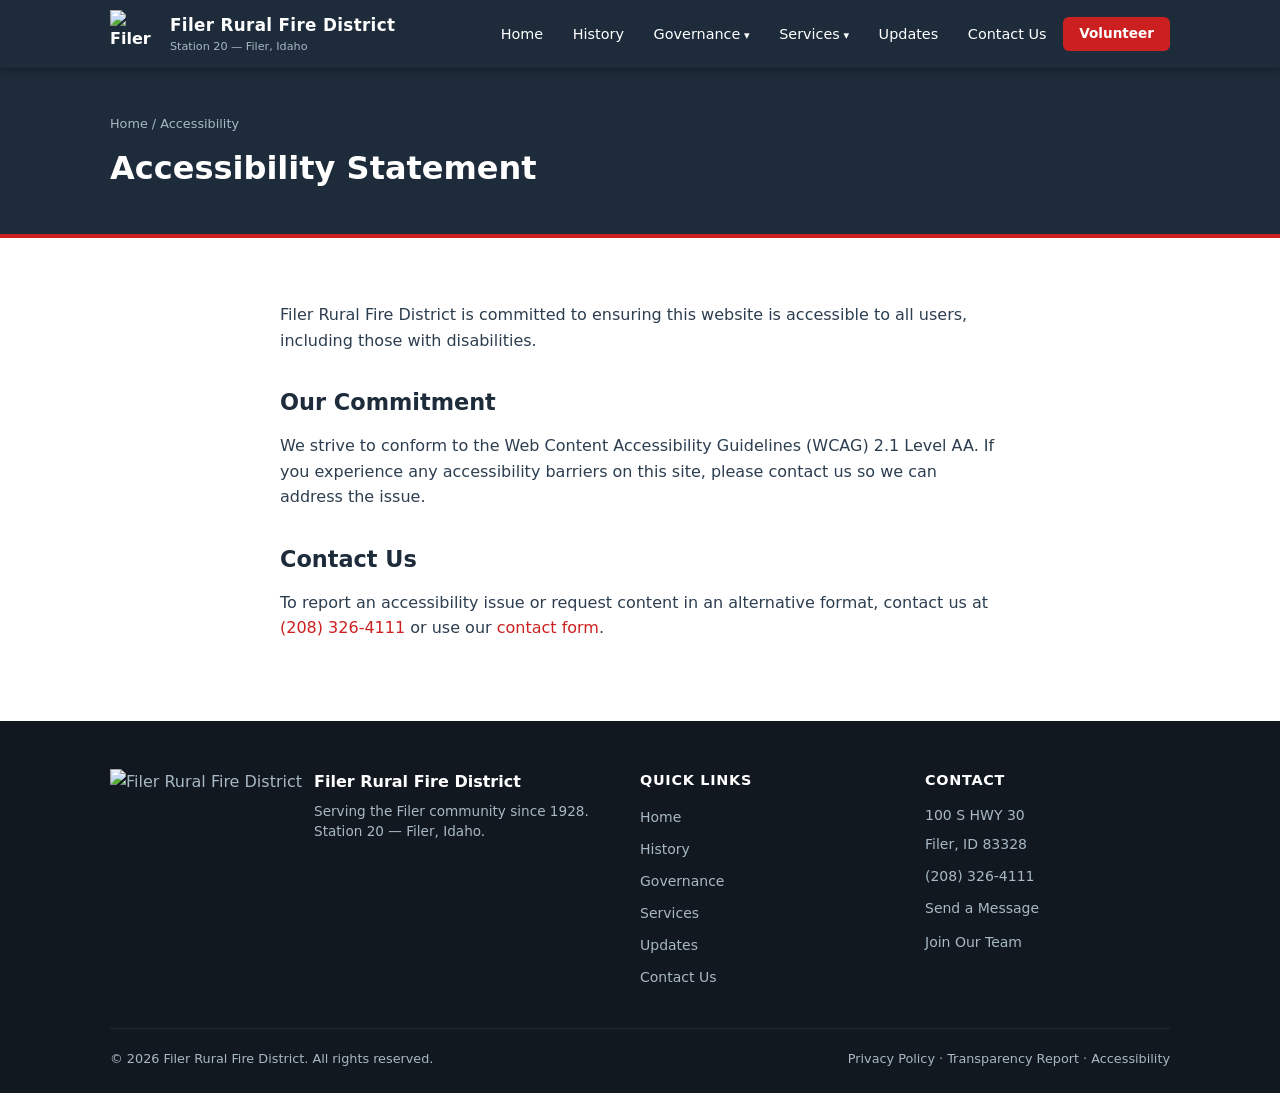
==== accessibility.html @ 3479e5c8 "Initial site build for Filer Rural Fire District Plain HTML/CSS/JS site with Home, History, Governan" ====
<!DOCTYPE html>
<html lang="en">
<head>
  <meta charset="UTF-8">
  <meta name="viewport" content="width=device-width, initial-scale=1.0">
  <title>Accessibility – Filer Rural Fire District</title>
  <link rel="stylesheet" href="/css/style.css">
  <link rel="icon" href="/assets/images/logo.png" type="image/png">
</head>
<body>
  <div id="site-header"></div>
  <section class="page-hero">
    <div class="container">
      <p class="breadcrumb"><a href="/index.html">Home</a> / Accessibility</p>
      <h1>Accessibility Statement</h1>
    </div>
  </section>
  <section class="section">
    <div class="container prose">
      <p>Filer Rural Fire District is committed to ensuring this website is accessible to all users, including those with disabilities.</p>
      <h2>Our Commitment</h2>
      <p>We strive to conform to the Web Content Accessibility Guidelines (WCAG) 2.1 Level AA. If you experience any accessibility barriers on this site, please contact us so we can address the issue.</p>
      <h2>Contact Us</h2>
      <p>To report an accessibility issue or request content in an alternative format, contact us at <a href="tel:+12083264111">(208) 326-4111</a> or use our <a href="/contact.html">contact form</a>.</p>
    </div>
  </section>
  <div id="site-footer"></div>
  <script src="/js/components.js"></script>
  <script src="/js/main.js"></script>
</body>
</html>
---- css/style.css ----
/* ── Variables ─────────────────────────────────────────── */
:root {
  --navy:   #1D2B3A;
  --red:    #CC2020;
  --white:  #FFFFFF;
  --gray:   #A8B8C4;
  --light:  #F4F6F8;
  --dark:   #111820;
  --text:   #2C3E50;
  --radius: 6px;
  --shadow: 0 2px 8px rgba(0,0,0,.12);
  --font:   'Segoe UI', system-ui, -apple-system, sans-serif;
}

/* ── Reset ─────────────────────────────────────────────── */
*, *::before, *::after { box-sizing: border-box; margin: 0; padding: 0; }
html { scroll-behavior: smooth; }
body { font-family: var(--font); color: var(--text); background: var(--white); line-height: 1.6; }
img { max-width: 100%; display: block; }
a { color: var(--red); text-decoration: none; }
a:hover { text-decoration: underline; }
ul { list-style: none; }

/* ── Utility ───────────────────────────────────────────── */
.container { max-width: 1100px; margin: 0 auto; padding: 0 1.25rem; }
.btn {
  display: inline-block;
  padding: .6rem 1.4rem;
  border-radius: var(--radius);
  font-weight: 600;
  cursor: pointer;
  transition: opacity .15s;
  text-decoration: none;
}
.btn:hover { opacity: .85; text-decoration: none; }
.btn-primary { background: var(--red); color: var(--white); }
.btn-outline { border: 2px solid var(--white); color: var(--white); background: transparent; }
.btn-outline:hover { background: var(--white); color: var(--navy); }
.section { padding: 4rem 0; }
.section-title {
  font-size: 1.75rem;
  font-weight: 700;
  color: var(--navy);
  margin-bottom: 1.5rem;
  padding-bottom: .5rem;
  border-bottom: 3px solid var(--red);
  display: inline-block;
}

/* ── Header / Nav ──────────────────────────────────────── */
header {
  background: var(--navy);
  position: sticky;
  top: 0;
  z-index: 100;
  box-shadow: 0 2px 6px rgba(0,0,0,.3);
}
.nav-inner {
  display: flex;
  align-items: center;
  justify-content: space-between;
  height: 68px;
}
.nav-brand {
  display: flex;
  align-items: center;
  gap: .75rem;
  color: var(--white);
  font-weight: 700;
  font-size: 1rem;
  text-decoration: none;
}
.nav-brand:hover { text-decoration: none; opacity: .9; }
.nav-brand img { height: 48px; width: 48px; object-fit: contain; }
.nav-brand-text span { display: block; }
.nav-brand-text .brand-main { font-size: 1.05rem; letter-spacing: .02em; }
.nav-brand-text .brand-sub { font-size: .7rem; color: var(--gray); font-weight: 400; }

nav ul {
  display: flex;
  gap: .25rem;
  align-items: center;
}
nav a {
  color: var(--white);
  padding: .45rem .8rem;
  border-radius: var(--radius);
  font-size: .9rem;
  font-weight: 500;
  transition: background .15s;
}
nav a:hover, nav a.active { background: rgba(255,255,255,.12); text-decoration: none; }

/* Dropdown */
.nav-dropdown { position: relative; }
.nav-dropdown > a::after { content: ' ▾'; font-size: .7rem; }
.dropdown-menu {
  display: none;
  position: absolute;
  top: calc(100% + 4px);
  left: 0;
  background: var(--navy);
  min-width: 180px;
  border-radius: var(--radius);
  box-shadow: var(--shadow);
  border-top: 2px solid var(--red);
}
.dropdown-menu a { display: block; padding: .55rem 1rem; font-size: .875rem; white-space: nowrap; }
.nav-dropdown:hover .dropdown-menu,
.nav-dropdown:focus-within .dropdown-menu { display: block; }

/* Hamburger */
.hamburger { display: none; flex-direction: column; gap: 5px; cursor: pointer; padding: .5rem; background: none; border: none; }
.hamburger span { display: block; width: 24px; height: 2px; background: var(--white); border-radius: 2px; transition: .25s; }

/* ── Hero ──────────────────────────────────────────────── */
.hero {
  background: linear-gradient(135deg, var(--navy) 0%, #2a3f55 100%);
  color: var(--white);
  padding: 5rem 0 4rem;
  text-align: center;
  position: relative;
  overflow: hidden;
}
.hero::before {
  content: '';
  position: absolute;
  inset: 0;
  background: url('../assets/images/hero-bg.jpg') center/cover no-repeat;
  opacity: .15;
}
.hero-content { position: relative; }
.hero img.hero-logo { height: 140px; margin: 0 auto 1.5rem; }
.hero h1 { font-size: clamp(1.75rem, 4vw, 2.75rem); font-weight: 800; margin-bottom: .5rem; }
.hero p { font-size: 1.1rem; color: var(--gray); margin-bottom: 1.75rem; max-width: 560px; margin-left: auto; margin-right: auto; }
.hero-actions { display: flex; gap: 1rem; justify-content: center; flex-wrap: wrap; }

/* ── Alert Banner ──────────────────────────────────────── */
.alert-banner {
  background: var(--red);
  color: var(--white);
  text-align: center;
  padding: .6rem 1rem;
  font-size: .9rem;
  font-weight: 600;
  display: none; /* shown via JS when alert exists */
}
.alert-banner a { color: var(--white); text-decoration: underline; }

/* ── Quick Info Bar ────────────────────────────────────── */
.quick-bar {
  background: var(--dark);
  color: var(--gray);
  padding: .75rem 0;
  font-size: .85rem;
}
.quick-bar-inner {
  display: flex;
  justify-content: center;
  gap: 2rem;
  flex-wrap: wrap;
}
.quick-bar-item { display: flex; align-items: center; gap: .4rem; }
.quick-bar-item svg { width: 16px; height: 16px; fill: var(--red); flex-shrink: 0; }

/* ── Cards Grid ────────────────────────────────────────── */
.cards-grid {
  display: grid;
  grid-template-columns: repeat(auto-fit, minmax(280px, 1fr));
  gap: 1.5rem;
  margin-top: 1.5rem;
}
.card {
  background: var(--white);
  border: 1px solid #e2e8f0;
  border-radius: var(--radius);
  padding: 1.5rem;
  box-shadow: var(--shadow);
  transition: transform .15s, box-shadow .15s;
}
.card:hover { transform: translateY(-3px); box-shadow: 0 6px 16px rgba(0,0,0,.1); }
.card-icon { font-size: 2rem; margin-bottom: .75rem; }
.card h3 { font-size: 1.1rem; color: var(--navy); margin-bottom: .5rem; }
.card p { font-size: .9rem; color: #64748b; }

/* ── News Feed ─────────────────────────────────────────── */
.news-grid {
  display: grid;
  grid-template-columns: repeat(auto-fill, minmax(300px, 1fr));
  gap: 1.5rem;
  margin-top: 1.5rem;
}
.news-card {
  border: 1px solid #e2e8f0;
  border-radius: var(--radius);
  overflow: hidden;
  box-shadow: var(--shadow);
  background: var(--white);
  transition: transform .15s;
}
.news-card:hover { transform: translateY(-3px); }
.news-card-img { width: 100%; height: 180px; object-fit: cover; background: var(--light); }
.news-card-body { padding: 1.25rem; }
.news-card-date { font-size: .75rem; color: var(--gray); margin-bottom: .35rem; }
.news-card-title { font-size: 1rem; font-weight: 700; color: var(--navy); margin-bottom: .5rem; }
.news-card-excerpt { font-size: .875rem; color: #64748b; }
.news-card-body a { display: inline-block; margin-top: .75rem; font-size: .875rem; font-weight: 600; color: var(--red); }

/* ── Section alt bg ────────────────────────────────────── */
.bg-light { background: var(--light); }
.bg-navy { background: var(--navy); color: var(--white); }
.bg-navy .section-title { color: var(--white); }

/* ── Page Hero (inner pages) ───────────────────────────── */
.page-hero {
  background: var(--navy);
  color: var(--white);
  padding: 2.5rem 0;
  border-bottom: 4px solid var(--red);
}
.page-hero h1 { font-size: 2rem; font-weight: 800; }
.page-hero p { color: var(--gray); margin-top: .4rem; }
.breadcrumb { font-size: .8rem; color: var(--gray); margin-bottom: .5rem; }
.breadcrumb a { color: var(--gray); }
.breadcrumb a:hover { color: var(--white); }

/* ── Prose content ─────────────────────────────────────── */
.prose { max-width: 760px; }
.prose h2 { font-size: 1.4rem; color: var(--navy); margin: 2rem 0 .75rem; }
.prose h3 { font-size: 1.1rem; color: var(--navy); margin: 1.5rem 0 .5rem; }
.prose p { margin-bottom: 1rem; }
.prose ul { list-style: disc; padding-left: 1.5rem; margin-bottom: 1rem; }
.prose ul li { margin-bottom: .35rem; }

/* ── Staff Table ───────────────────────────────────────── */
.staff-grid {
  display: grid;
  grid-template-columns: repeat(auto-fill, minmax(200px, 1fr));
  gap: 1.25rem;
  margin-top: 1.5rem;
}
.staff-card {
  text-align: center;
  padding: 1.25rem 1rem;
  border: 1px solid #e2e8f0;
  border-radius: var(--radius);
  background: var(--white);
  box-shadow: var(--shadow);
}
.staff-avatar {
  width: 72px; height: 72px;
  border-radius: 50%;
  background: var(--light);
  margin: 0 auto .75rem;
  display: flex;
  align-items: center;
  justify-content: center;
  font-size: 1.75rem;
  border: 3px solid var(--red);
}
.staff-name { font-weight: 700; color: var(--navy); font-size: .95rem; }
.staff-role { font-size: .8rem; color: #64748b; margin-top: .2rem; }

/* ── FAQ Accordion ─────────────────────────────────────── */
.faq-item { border-bottom: 1px solid #e2e8f0; }
.faq-question {
  width: 100%;
  background: none;
  border: none;
  text-align: left;
  padding: 1rem 0;
  font-size: 1rem;
  font-weight: 600;
  color: var(--navy);
  cursor: pointer;
  display: flex;
  justify-content: space-between;
  align-items: center;
  gap: 1rem;
}
.faq-question::after { content: '+'; font-size: 1.25rem; color: var(--red); flex-shrink: 0; }
.faq-question[aria-expanded="true"]::after { content: '−'; }
.faq-answer { display: none; padding: 0 0 1rem; color: #64748b; font-size: .95rem; }
.faq-answer.open { display: block; }

/* ── Contact Form ──────────────────────────────────────── */
.contact-layout {
  display: grid;
  grid-template-columns: 1fr 1fr;
  gap: 3rem;
  align-items: start;
}
.form-group { margin-bottom: 1.25rem; }
.form-group label { display: block; font-weight: 600; font-size: .9rem; margin-bottom: .4rem; color: var(--navy); }
.form-group input,
.form-group select,
.form-group textarea {
  width: 100%;
  padding: .65rem .85rem;
  border: 1px solid #cbd5e1;
  border-radius: var(--radius);
  font-size: .95rem;
  font-family: var(--font);
  transition: border-color .15s;
}
.form-group input:focus,
.form-group select:focus,
.form-group textarea:focus {
  outline: none;
  border-color: var(--navy);
  box-shadow: 0 0 0 3px rgba(29,43,58,.1);
}
.form-group textarea { resize: vertical; min-height: 130px; }
.form-success { display: none; background: #ecfdf5; border: 1px solid #6ee7b7; border-radius: var(--radius); padding: 1rem 1.25rem; color: #065f46; }

.contact-info-item {
  display: flex;
  gap: 1rem;
  margin-bottom: 1.5rem;
  align-items: flex-start;
}
.contact-info-icon {
  width: 40px; height: 40px;
  border-radius: 50%;
  background: var(--red);
  display: flex;
  align-items: center;
  justify-content: center;
  flex-shrink: 0;
}
.contact-info-icon svg { width: 18px; height: 18px; fill: var(--white); }
.contact-info-label { font-size: .8rem; color: var(--gray); }
.contact-info-value { font-weight: 600; color: var(--navy); }

.map-embed {
  margin-top: 1.5rem;
  border-radius: var(--radius);
  overflow: hidden;
  box-shadow: var(--shadow);
}
.map-embed iframe { display: block; width: 100%; }

/* ── Footer ────────────────────────────────────────────── */
footer {
  background: var(--dark);
  color: var(--gray);
  padding: 3rem 0 1.5rem;
}
.footer-grid {
  display: grid;
  grid-template-columns: 2fr 1fr 1fr;
  gap: 2.5rem;
  margin-bottom: 2rem;
}
.footer-brand { display: flex; align-items: flex-start; gap: .75rem; }
.footer-brand img { height: 56px; flex-shrink: 0; }
.footer-brand-text p { font-size: .85rem; margin-top: .4rem; line-height: 1.5; }
footer h4 { color: var(--white); font-size: .9rem; font-weight: 700; margin-bottom: .75rem; text-transform: uppercase; letter-spacing: .05em; }
footer ul li { margin-bottom: .4rem; }
footer ul a { color: var(--gray); font-size: .875rem; }
footer ul a:hover { color: var(--white); text-decoration: none; }
.footer-bottom {
  border-top: 1px solid rgba(255,255,255,.08);
  padding-top: 1.25rem;
  display: flex;
  justify-content: space-between;
  align-items: center;
  font-size: .8rem;
  flex-wrap: wrap;
  gap: .5rem;
}
.footer-bottom a { color: var(--gray); }
.footer-bottom a:hover { color: var(--white); }

/* ── Responsive ────────────────────────────────────────── */
@media (max-width: 768px) {
  .hamburger { display: flex; }
  nav { display: none; position: absolute; top: 68px; left: 0; right: 0; background: var(--navy); padding: 1rem; box-shadow: 0 4px 12px rgba(0,0,0,.3); }
  nav.open { display: block; }
  nav ul { flex-direction: column; gap: 0; }
  nav a { display: block; padding: .65rem 1rem; }
  .dropdown-menu { position: static; box-shadow: none; border-top: none; border-left: 2px solid var(--red); margin-left: 1rem; display: none; }
  .nav-dropdown.open .dropdown-menu { display: block; }
  .contact-layout { grid-template-columns: 1fr; }
  .footer-grid { grid-template-columns: 1fr; }
  .hero img.hero-logo { height: 100px; }
  .quick-bar-inner { gap: 1rem; }
}
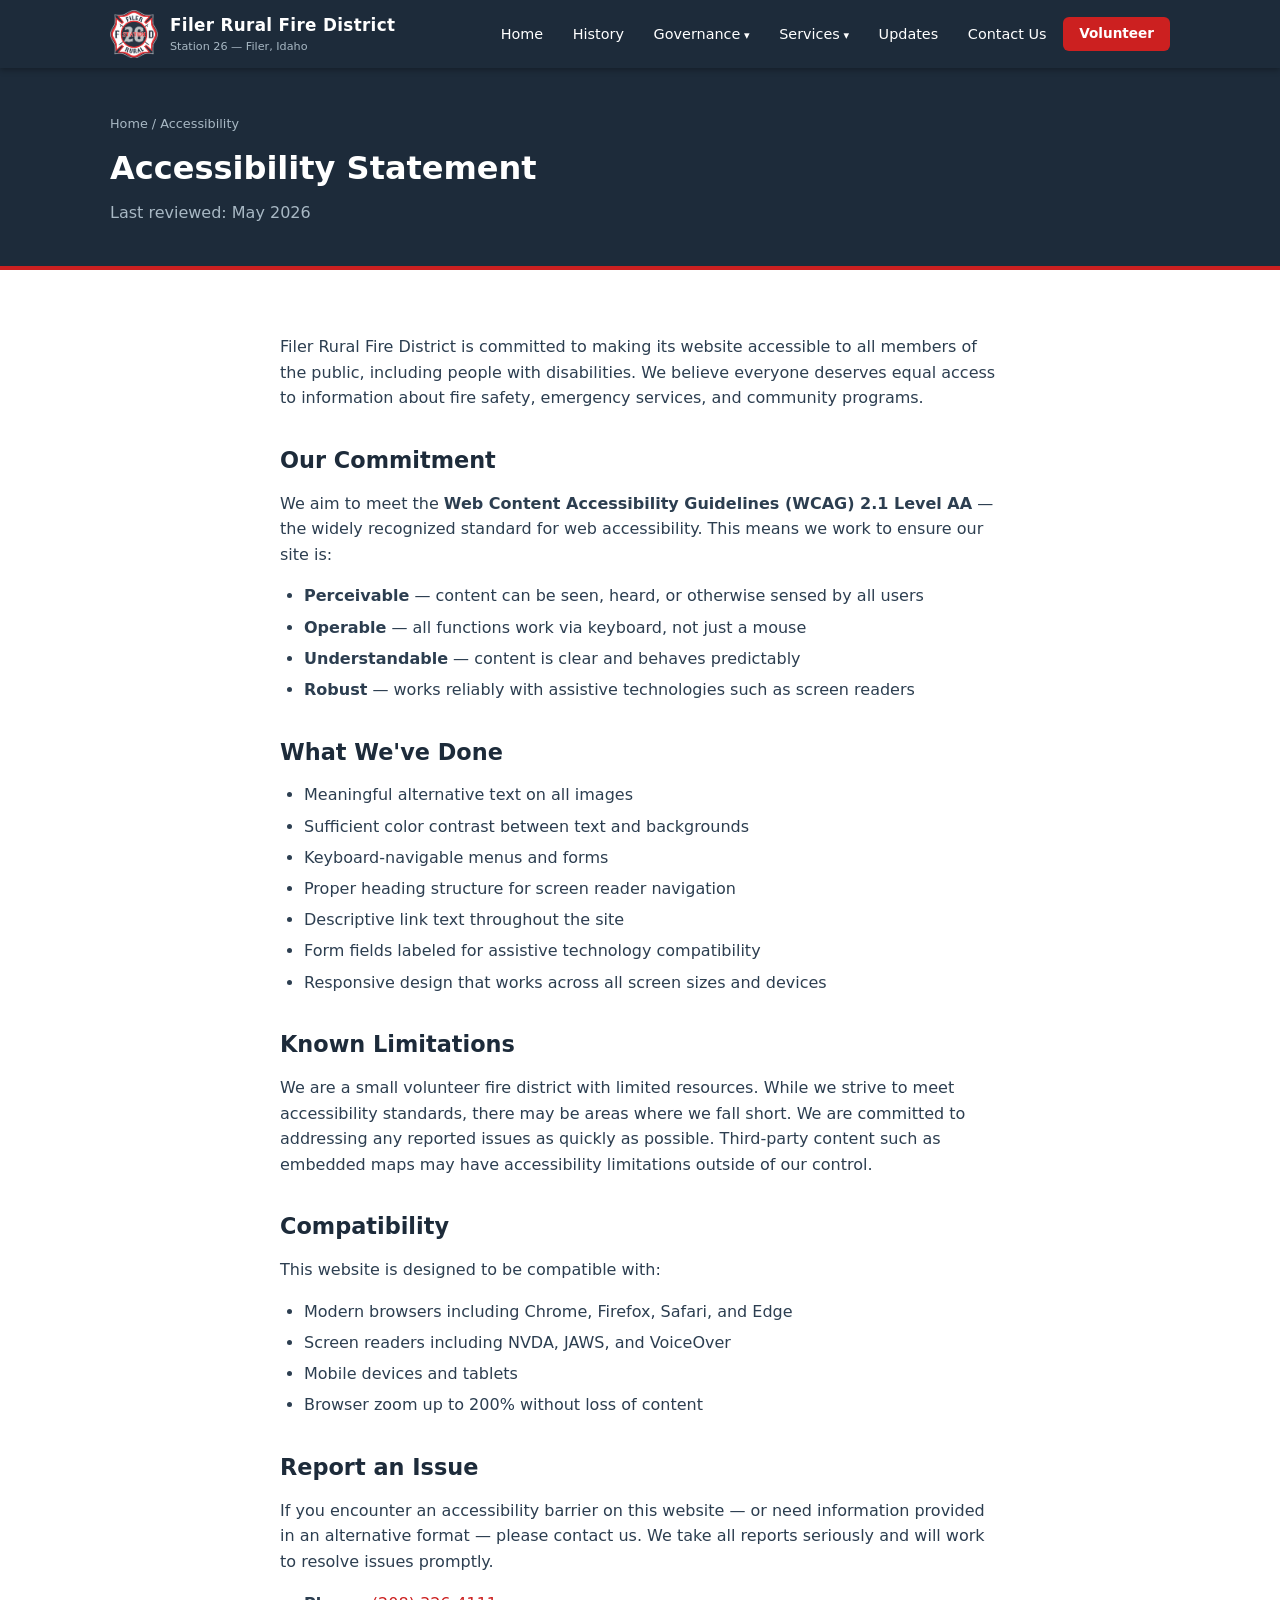
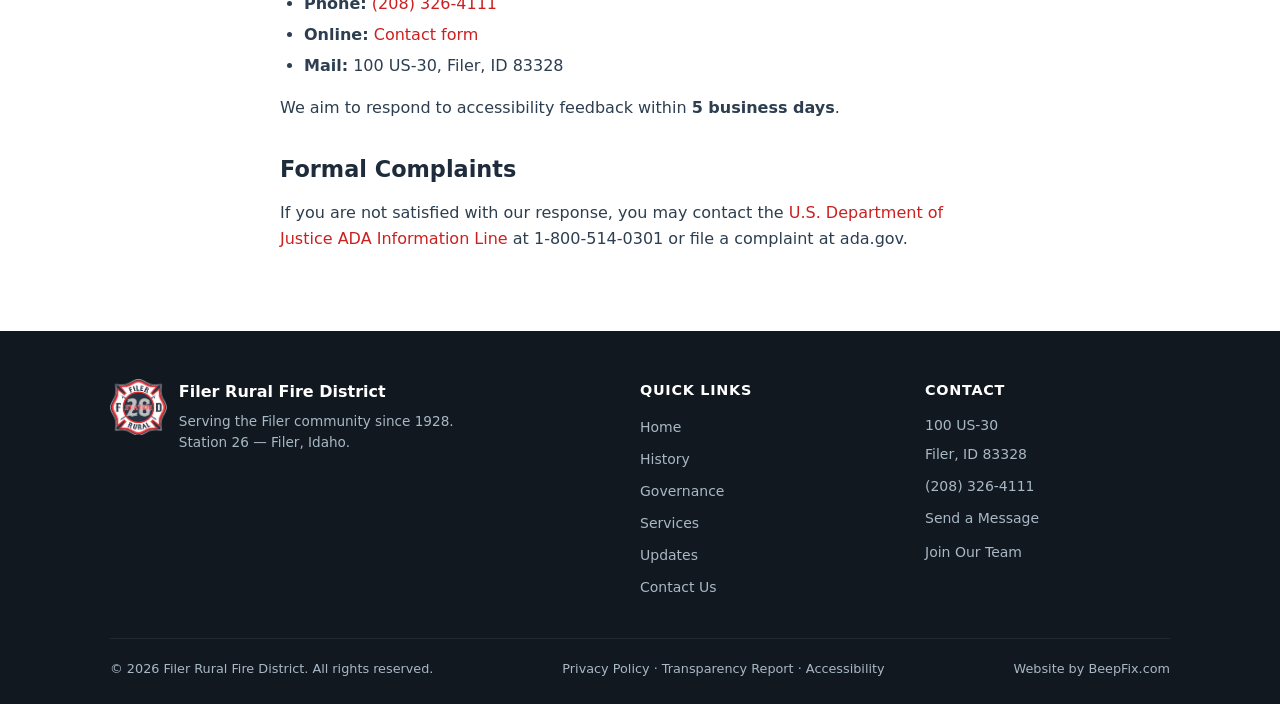
==== commit 58ef0d63: "Add BeepFix credit and expand accessibility statement - Footer: add 'Website by BeepFix.com' credit " ====
--- a/accessibility.html
+++ b/accessibility.html
@@ -3,27 +3,73 @@
 <head>
   <meta charset="UTF-8">
   <meta name="viewport" content="width=device-width, initial-scale=1.0">
-  <title>Accessibility – Filer Rural Fire District</title>
+  <title>Accessibility Statement – Filer Rural Fire District</title>
   <link rel="stylesheet" href="/css/style.css">
   <link rel="icon" href="/assets/images/logo.png" type="image/png">
 </head>
 <body>
   <div id="site-header"></div>
+
   <section class="page-hero">
     <div class="container">
       <p class="breadcrumb"><a href="/index.html">Home</a> / Accessibility</p>
       <h1>Accessibility Statement</h1>
+      <p>Last reviewed: May 2026</p>
     </div>
   </section>
+
   <section class="section">
     <div class="container prose">
-      <p>Filer Rural Fire District is committed to ensuring this website is accessible to all users, including those with disabilities.</p>
+
+      <p>Filer Rural Fire District is committed to making its website accessible to all members of the public, including people with disabilities. We believe everyone deserves equal access to information about fire safety, emergency services, and community programs.</p>
+
       <h2>Our Commitment</h2>
-      <p>We strive to conform to the Web Content Accessibility Guidelines (WCAG) 2.1 Level AA. If you experience any accessibility barriers on this site, please contact us so we can address the issue.</p>
-      <h2>Contact Us</h2>
-      <p>To report an accessibility issue or request content in an alternative format, contact us at <a href="tel:+12083264111">(208) 326-4111</a> or use our <a href="/contact.html">contact form</a>.</p>
+      <p>We aim to meet the <strong>Web Content Accessibility Guidelines (WCAG) 2.1 Level AA</strong> — the widely recognized standard for web accessibility. This means we work to ensure our site is:</p>
+      <ul>
+        <li><strong>Perceivable</strong> — content can be seen, heard, or otherwise sensed by all users</li>
+        <li><strong>Operable</strong> — all functions work via keyboard, not just a mouse</li>
+        <li><strong>Understandable</strong> — content is clear and behaves predictably</li>
+        <li><strong>Robust</strong> — works reliably with assistive technologies such as screen readers</li>
+      </ul>
+
+      <h2>What We've Done</h2>
+      <ul>
+        <li>Meaningful alternative text on all images</li>
+        <li>Sufficient color contrast between text and backgrounds</li>
+        <li>Keyboard-navigable menus and forms</li>
+        <li>Proper heading structure for screen reader navigation</li>
+        <li>Descriptive link text throughout the site</li>
+        <li>Form fields labeled for assistive technology compatibility</li>
+        <li>Responsive design that works across all screen sizes and devices</li>
+      </ul>
+
+      <h2>Known Limitations</h2>
+      <p>We are a small volunteer fire district with limited resources. While we strive to meet accessibility standards, there may be areas where we fall short. We are committed to addressing any reported issues as quickly as possible. Third-party content such as embedded maps may have accessibility limitations outside of our control.</p>
+
+      <h2>Compatibility</h2>
+      <p>This website is designed to be compatible with:</p>
+      <ul>
+        <li>Modern browsers including Chrome, Firefox, Safari, and Edge</li>
+        <li>Screen readers including NVDA, JAWS, and VoiceOver</li>
+        <li>Mobile devices and tablets</li>
+        <li>Browser zoom up to 200% without loss of content</li>
+      </ul>
+
+      <h2>Report an Issue</h2>
+      <p>If you encounter an accessibility barrier on this website — or need information provided in an alternative format — please contact us. We take all reports seriously and will work to resolve issues promptly.</p>
+      <ul>
+        <li><strong>Phone:</strong> <a href="tel:+12083264111">(208) 326-4111</a></li>
+        <li><strong>Online:</strong> <a href="/contact.html">Contact form</a></li>
+        <li><strong>Mail:</strong> 100 US-30, Filer, ID 83328</li>
+      </ul>
+      <p>We aim to respond to accessibility feedback within <strong>5 business days</strong>.</p>
+
+      <h2>Formal Complaints</h2>
+      <p>If you are not satisfied with our response, you may contact the <a href="https://www.ada.gov" target="_blank" rel="noopener">U.S. Department of Justice ADA Information Line</a> at 1-800-514-0301 or file a complaint at ada.gov.</p>
+
     </div>
   </section>
+
   <div id="site-footer"></div>
   <script src="/js/components.js"></script>
   <script src="/js/main.js"></script>
